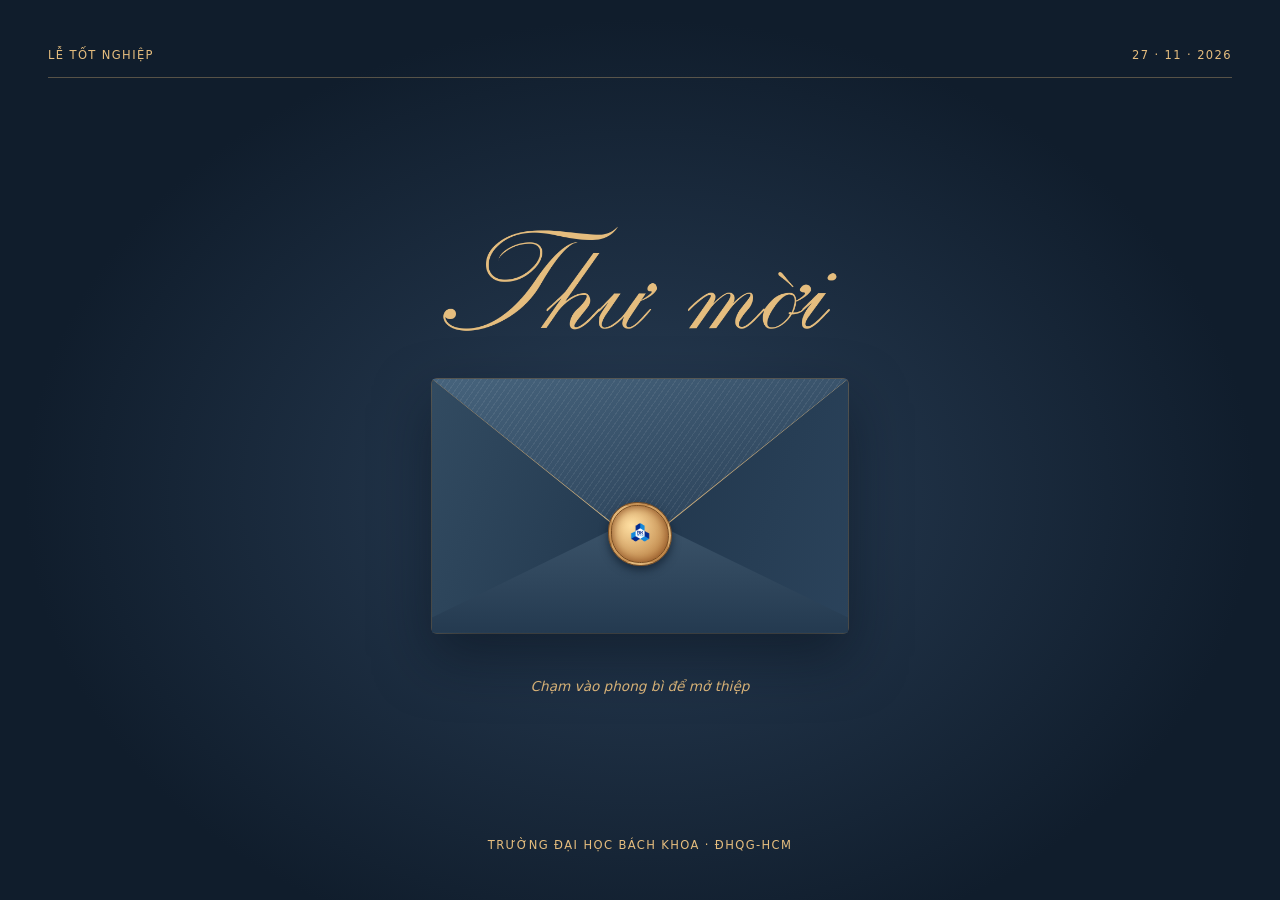
==== docs/index.html @ 56db178c "Add RSVP confirmation and connect Formspree" ====
<!doctype html>
<html lang="vi">
<head>
  <meta charset="utf-8">
  <meta name="viewport" content="width=device-width, initial-scale=1">
  <meta name="theme-color" content="#101d2c">
  <meta name="description" content="Thư mời dự lễ tốt nghiệp của Nguyễn Duy Hùng tại Bách Khoa TP.HCM, thứ Sáu 27/11/2026.">
  <meta property="og:title" content="Hẹn gặp ở Bách Khoa · Nguyễn Duy Hùng">
  <meta property="og:description" content="Thư mời dự lễ tốt nghiệp · Thứ Sáu, 27/11/2026">
  <title>Hẹn gặp ở Bách Khoa · Nguyễn Duy Hùng</title>
  <link rel="icon" href="./favicon.ico" type="image/x-icon">
  <link rel="stylesheet" href="./style.css">
  <script src="./invitation.js" defer></script>
</head>
<body>
  <main>
    <section class="cover" aria-labelledby="cover-title">
      <div class="masthead"><span>Lễ tốt nghiệp</span><span>27 · 11 · 2026</span></div>
      <div class="cover-body">
        <h1 id="cover-title"><img src="./image/thu-moi.png" alt="Thư mời" width="1446" height="402"></h1>
        <a class="envelope-link" href="#thiep" aria-label="Mở thư mời" aria-controls="thiep">
          <span class="envelope" aria-hidden="true">
            <span class="letter">INVITATION</span>
            <span class="pocket"></span>
            <span class="flap"></span>
            <span class="seal"><img src="./image/01_logobachkhoasang.png" alt=""></span>
          </span>
        </a>
        <p class="open-hint" aria-hidden="true">Chạm vào phong bì để mở thiệp</p>
      </div>
      <p class="cover-foot">Trường Đại học Bách khoa · ĐHQG-HCM</p>
    </section>
    <section class="invitation" id="thiep" aria-labelledby="invite-title">
      <article class="paper">
        <header class="paper-header">
          <img class="school-logo" src="./image/bk_name_vi.png" alt="Trường Đại học Bách khoa, ĐHQG-HCM" width="3701" height="534">
          <h2 id="invite-title" tabindex="-1">
            <span class="invitation-salutation"><span class="invitation-line">Thân mời bạn đến chung vui trong ngày tốt nghiệp</span><br>của</span>
            <img class="graduate-name" src="./image/nguyen-duy-hung.png" alt="Nguyễn Duy Hùng" width="2077" height="341">
          </h2>
        </header>
        <div class="paper-body">
          <p class="invitation-note">Ngày tốt nghiệp sẽ đáng nhớ hơn khi có bạn ở đó!</p>
          <dl class="event-details">
            <div>
              <dt><span class="visually-hidden">Ngày</span><svg viewBox="0 0 24 24" aria-hidden="true"><rect x="3" y="5" width="18" height="16" rx="2"/><path d="M7 3v4m10-4v4M3 10h18m-14 5h2m3 0h2m3 0h1"/></svg></dt>
              <dd><time datetime="2026-11-27">THỨ 6, NGÀY 27/11/2026</time></dd>
            </div>
            <div>
              <dt><span class="visually-hidden">Giờ hẹn</span><svg viewBox="0 0 24 24" aria-hidden="true"><circle cx="12" cy="12" r="9"/><path d="M12 7v5l3 2"/></svg></dt>
              <dd>9:30 – 14:30 HOẶC SAU 17:30</dd>
            </div>
            <div>
              <dt><span class="visually-hidden">Địa điểm</span><svg viewBox="0 0 24 24" aria-hidden="true"><path d="M19 10c0 5-7 11-7 11S5 15 5 10a7 7 0 1 1 14 0Z"/><circle cx="12" cy="10" r="2.5"/></svg></dt>
              <dd><a class="location-link" href="https://maps.app.goo.gl/iewcWcUTB2WHoitK9">SÂN BÓNG ĐÁ TRƯỜNG ĐẠI HỌC BÁCH KHOA – 268 LÝ THƯỜNG KIỆT, PHƯỜNG DIÊN HỒNG, TP. HỒ CHÍ MINH</a></dd>
            </div>
            <div>
              <dt><span class="visually-hidden">Điện thoại</span><svg viewBox="0 0 24 24" aria-hidden="true"><path d="M7 3H5a2 2 0 0 0-2 2 16 16 0 0 0 16 16 2 2 0 0 0 2-2v-2l-5-2-1.5 2a12 12 0 0 1-7.5-7.5L9 8 7 3Z"/></svg></dt>
              <dd><a class="contact-number" href="tel:+84913406630">0913 406 630</a></dd>
            </div>
          </dl>
          <section class="rsvp" aria-label="Xác nhận tham gia" hidden>
            <div class="rsvp-actions">
              <button type="button" class="rsvp-join" aria-haspopup="dialog" aria-controls="rsvp-dialog">Tham gia</button>
              <button type="button" class="rsvp-dodge">Không tham gia</button>
            </div>
            <dialog id="rsvp-dialog" class="rsvp-dialog" aria-labelledby="rsvp-title">
              <h3 id="rsvp-title" tabindex="-1">Xác nhận tham gia</h3>
              <button type="button" class="rsvp-close" aria-label="Đóng">×</button>
              <form id="rsvp-form" class="rsvp-form" data-endpoint="https://formspree.io/f/xjywgjwg" method="post">
                <label class="visually-hidden" for="rsvp-name">Họ và tên</label>
                <input id="rsvp-name" name="name" placeholder="Họ và tên" autocomplete="name" maxlength="100" required autofocus>
                <button type="submit">Tham gia</button>
              </form>
              <p class="rsvp-dialog-status rsvp-status" role="status"></p>
            </dialog>
          </section>
          <p class="signature">
            <span class="signature-greeting">Hẹn gặp ở Bách Khoa!</span>
            <img src="./image/sign.png" alt="Chữ ký của Hùng" width="259" height="175">
          </p>
        </div>
      </article>
    </section>
  </main>
</body>
</html>
---- docs/style.css ----
:root {
  color-scheme: light;
  --navy: #101d2c;
  --cream: #f7eedc;
  --gold: #e5bd7e;
  font-family: system-ui, sans-serif;
}

*, *::before, *::after { box-sizing: border-box; }
body { margin: 0; background: var(--navy); color: var(--cream); }
h1, h2, p, dl, dd { margin: 0; }
a:focus-visible { outline: 3px solid currentColor; outline-offset: 5px; }

.cover {
  display: grid;
  grid-template-rows: auto 1fr auto;
  min-height: 100vh;
  min-height: 100svh;
  gap: 1.75rem;
  padding: clamp(1.2rem, 4vw, 3rem);
  background: radial-gradient(ellipse at 50% 55%, #293e56, transparent 68%), var(--navy);
}

.masthead {
  display: flex;
  justify-content: space-between;
  flex-wrap: wrap;
  gap: .6rem 1.2rem;
  border-bottom: 1px solid #e5bd7e55;
  padding-bottom: .95rem;
}

.masthead, .cover-foot, .letter {
  letter-spacing: .12em;
  text-transform: uppercase;
}
.masthead, .cover-foot { color: var(--gold); font-size: .72rem; }

.cover-body { display: grid; place-items: center; align-content: center; gap: clamp(1.6rem, 5vh, 3.6rem); }
.cover-foot { text-align: center; }
h1 { font-family: Georgia, "Times New Roman", serif; font-weight: 400; }
h1 { text-align: center; font-size: clamp(2.65rem, 7vw, 6rem); line-height: 1.05; }
#cover-title img { display: block; width: min(72vw, 25rem); height: auto; }

.envelope-link { display: block; border-radius: 5px; cursor: pointer; touch-action: manipulation; }
.open-hint {
  color: var(--gold);
  font-size: .85rem;
  font-style: italic;
  text-align: center;
  transition: opacity .18s ease;
}
.envelope-link:active + .open-hint,
.opening .open-hint { opacity: 0; }

@media (hover: hover) {
  .envelope-link:hover + .open-hint { opacity: 0; }
}
[hidden] { display: none !important; }

.envelope {
  display: block;
  position: relative;
  width: min(76vw, 26rem);
  aspect-ratio: 1.64;
  perspective: 900px;
  transform: perspective(900px) rotateX(var(--tilt-x, 0deg)) rotateY(var(--tilt-y, 0deg));
  transition: transform .24s ease-out;
  background: #253d56;
  border-radius: 5px;
  box-shadow: 0 24px 55px #050d1780, 0 0 0 1px #e5bd7e50;
  isolation: isolate;
}

.letter {
  position: absolute;
  inset: 9% 8% 7%;
  display: grid;
  place-items: start center;
  padding: 8% 4%;
  font-size: clamp(1rem, 4vw, 1.55rem);
  color: var(--navy);
  background: var(--cream);
  border: 4px double #aa8451;
  transition: transform .42s .25s ease;
}

.pocket, .flap { position: absolute; inset: 0; border-radius: inherit; }
.pocket {
  background: linear-gradient(110deg, #324b61, #23394f 53%, #2b435b);
  clip-path: polygon(0 0, 50% 55%, 100% 0, 100% 100%, 0 100%);
}
.pocket::after {
  content: "";
  position: absolute;
  inset: 0;
  background: linear-gradient(180deg, #d7b17b88 38%, #3b5369 58%, #243a50 100%);
  clip-path: polygon(0 100%, 0 94%, 50% 54%, 100% 94%, 100% 100%);
}
.flap {
  transform-origin: top;
  background: linear-gradient(140deg, #a88456, #dfbd85 48%, #806445);
  clip-path: polygon(0 0, 100% 0, 50% 66%);
  transition: transform .38s ease;
}
.flap::before {
  content: "";
  position: absolute;
  inset: 0 0 2px;
  background:
    repeating-linear-gradient(125deg, #fff1 0 1px, transparent 1px 5px),
    linear-gradient(165deg, #46637c, #293f56 72%);
  clip-path: polygon(0 0, 100% 0, 50% 66%);
}
.seal {
  position: absolute;
  left: 50%;
  top: 61%;
  translate: -50% -50%;
  display: grid;
  place-content: center;
  text-align: center;
  width: clamp(2.6rem, 12vw, 4rem);
  aspect-ratio: 1;
  border: 4px double #7a4d22;
  border-radius: 46% 54% 49% 51%;
  box-shadow: 0 4px 9px #0c1929aa, inset 0 0 10px #8c5025;
  background: radial-gradient(circle at 35% 35%, #ffe0a3, #bf874a 78%);
  color: #412710;
  font: 700 clamp(.95rem, 3vw, 1.3rem)/.9 Georgia, serif;
  transition: opacity .22s, filter .22s;
}
.seal img { display: block; width: clamp(1.45rem, 7vw, 2.4rem); height: auto; }
.envelope-link:is(:hover, :active) .seal { filter: brightness(1.18); }

.opening { animation: cover-out 1.12s linear both; }
.opening .envelope { animation: envelope-shake .34s ease both; }
.opening .flap { animation: flap-open .32s .34s ease both; }
.opening .letter { animation: letter-rise .46s .49s cubic-bezier(.21,.81,.36,1) both; }
.opening .seal { animation: seal-out .16s .26s ease both; }
.revealed .paper { animation: paper-in .4s ease-out both; }
.interactive .invitation { min-height: 100vh; min-height: 100svh; }

@keyframes cover-out {
  0%, 79% { opacity: 1; }
  100% { opacity: 0; }
}
@keyframes envelope-shake {
  0%, 100% { transform: none; }
  20%, 60% { transform: translateX(-5px) rotate(-3deg); }
  40%, 80% { transform: translateX(5px) rotate(3deg); }
}
@keyframes flap-open {
  from { transform: rotateX(0); }
  50% { z-index: 0; }
  to { transform: rotateX(180deg); z-index: -1; }
}
@keyframes letter-rise {
  from { transform: translateY(0); }
  to { transform: translateY(-50%); }
}
@keyframes seal-out { to { opacity: 0; transform: scale(1.2); } }
@keyframes paper-in {
  from { opacity: 0; transform: translateY(12px) scale(.98); }
  to { opacity: 1; transform: none; }
}

.invitation {
  padding: clamp(.75rem, 4vw, 3rem);
  background: radial-gradient(ellipse at top, #faf4e7, #e2d4bd);
  color: var(--navy);
}
.paper {
  max-width: 52rem;
  margin: auto;
  position: relative;
  isolation: isolate;
  padding: clamp(1.5rem, 5vw, 3.5rem);
  border: 1px solid #b39a72;
  background:
    radial-gradient(circle at 18% 15%, #fffdf7, transparent 55%),
    repeating-linear-gradient(125deg, #a1835410 0 1px, transparent 1px 5px),
    #fcf5e7;
  box-shadow: 0 18px 55px #372a1822;
}
.paper::before {
  content: "";
  position: absolute;
  z-index: -1;
  inset: .55rem;
  border: 1px solid #b39a7266;
  pointer-events: none;
}
.paper::after {
  content: "";
  position: absolute;
  z-index: -1;
  inset: .6rem;
  background: url("./image/hat.png") right 3% bottom 2% / min(48%, 20rem) auto no-repeat;
  mix-blend-mode: multiply;
  opacity: .07;
  pointer-events: none;
}
.paper-header {
  position: relative;
  isolation: isolate;
  text-align: center;
  padding-bottom: 1.4rem;
}
.paper-header::before {
  content: "";
  position: absolute;
  z-index: -1;
  inset: -1.5rem 0 -2rem;
  background: url("./image/school_img.jpg") center 48% / cover no-repeat;
  transform: translateY(calc(1.25rem + 20pt));
  filter: sepia(.6) saturate(.6);
  mask-image: radial-gradient(ellipse 50% 50% at 50% 50%, #000 25%, transparent 100%);
  opacity: .4;
  pointer-events: none;
}
.school-logo { display: block; width: min(100%, 23rem); height: auto; margin: 0 auto clamp(1.35rem, 4vw, 2rem); }
.visually-hidden {
  position: absolute;
  width: 1px;
  height: 1px;
  padding: 0;
  overflow: hidden;
  clip-path: inset(50%);
  white-space: nowrap;
}
#invite-title:focus { outline: none; }
.invitation-salutation {
  container-type: inline-size;
  display: block;
  margin: 0 auto .65rem;
  color: #5f4023;
  font: italic 400 clamp(1.12rem, 2.8vw, 1.45rem)/1.4 Cambria, "Times New Roman", serif;
}
.invitation-line { font-size: min(1em, 3.25cqi); white-space: nowrap; }
.graduate-name { display: block; width: min(100%, 32rem); height: auto; margin: 0 auto; }
.paper-body { container-type: inline-size; line-height: 1.65; max-width: 34rem; margin-inline: auto; text-align: center; }
.invitation-note { font-size: min(1rem, 3.25cqi); font-style: italic; white-space: nowrap; }
dl { margin: 1.4rem 0; border-block: 1px solid #b39a72; text-align: left; }
.event-details > div { display: grid; grid-template-columns: 1.25rem minmax(0, 1fr); gap: .8rem; padding: .65rem 0; }
dl > div + div { border-top: 1px solid #d9c9af; }
.event-details svg {
  display: block;
  width: 100%;
  margin-top: .2rem;
  fill: none;
  stroke: #664824;
  stroke-width: 1.5;
  stroke-linecap: round;
  stroke-linejoin: round;
}
dd { color: #51463a; font-weight: 400; }
.contact-number, .location-link {
  color: inherit;
  text-decoration-color: #a08765;
  text-decoration-thickness: 1px;
  text-underline-offset: .2em;
}
.rsvp {
  margin: 0 auto 0 0;
  color: #5f4023;
  text-align: left;
}
.rsvp-actions {
  --rsvp-button-width: min(27%, 9.5rem);
  --rsvp-button-height: 3.25rem;
  position: relative;
  height: var(--rsvp-button-height);
}
.rsvp-actions > button {
  position: absolute;
  top: 0;
  width: var(--rsvp-button-width);
  height: var(--rsvp-button-height);
  padding-inline: .25rem;
  line-height: 1.15;
  box-shadow: inset 0 1px 1px #fff9, inset 0 -2px 2px #79552a26, 0 2px 4px #79552a35;
}
.rsvp-actions > button:active {
  box-shadow: inset 0 2px 4px #79552a40, 0 1px 2px #79552a25;
}
.rsvp-join { left: 0; }
.rsvp button, .rsvp input {
  min-height: 44px;
  border: 1px solid #a98962;
  border-radius: .35rem;
  padding: .45rem .65rem;
  font: inherit;
  font-size: .875rem;
}
.rsvp button {
  background: #f4e6cd;
  color: #5f4023;
  cursor: pointer;
}
.rsvp button:hover { background: #ead8b8; }
.rsvp .rsvp-dodge {
  left: clamp(calc(var(--rsvp-button-width) + 8px), var(--dodge-x, 100%), calc(100% - var(--rsvp-button-width)));
  background: #fcf5e7;
}
.rsvp-dialog {
  position: fixed;
  width: min(26rem, calc(100% - 2rem));
  padding: 1.25rem;
  border: 1px solid #a98962;
  border-radius: .65rem;
  background: #fcf5e7;
  color: #5f4023;
  box-shadow: 0 12px 40px #101d2c45;
}
.rsvp-dialog::backdrop { background: #101d2c80; }
.rsvp-dialog h3 { margin: 0 2.75rem .85rem 0; font-size: 1.05rem; }
.rsvp .rsvp-close { position: absolute; top: .4rem; right: .4rem; width: 44px; border: 0; background: transparent; font-size: 1.25rem; }
.rsvp-form {
  display: grid;
  grid-template-columns: minmax(0, 1fr) auto;
  gap: .5rem;
  margin-top: .65rem;
}
.rsvp input { width: 100%; background: #fffbf2; color: #51463a; }
.rsvp button:disabled { cursor: wait; opacity: .65; }
.rsvp-status:not(:empty) { margin-top: .5rem; font-size: .875rem; }

.signature {
  display: grid;
  justify-items: center;
  gap: .4rem;
  width: fit-content;
  margin: 1.5rem clamp(.25rem, 3vw, 1.5rem) 0 auto;
  color: #5f4023;
}
.signature img {
  display: block;
  width: 7rem;
  max-width: 100%;
  height: auto;
  mix-blend-mode: multiply;
}
.signature-greeting {
  font: italic 400 1rem/1.35 Cambria, "Times New Roman", serif;
  -webkit-text-stroke: .15px currentColor;
}

@media (prefers-reduced-motion: reduce) {
  *, *::before, *::after { transition: none !important; animation: none !important; }
}
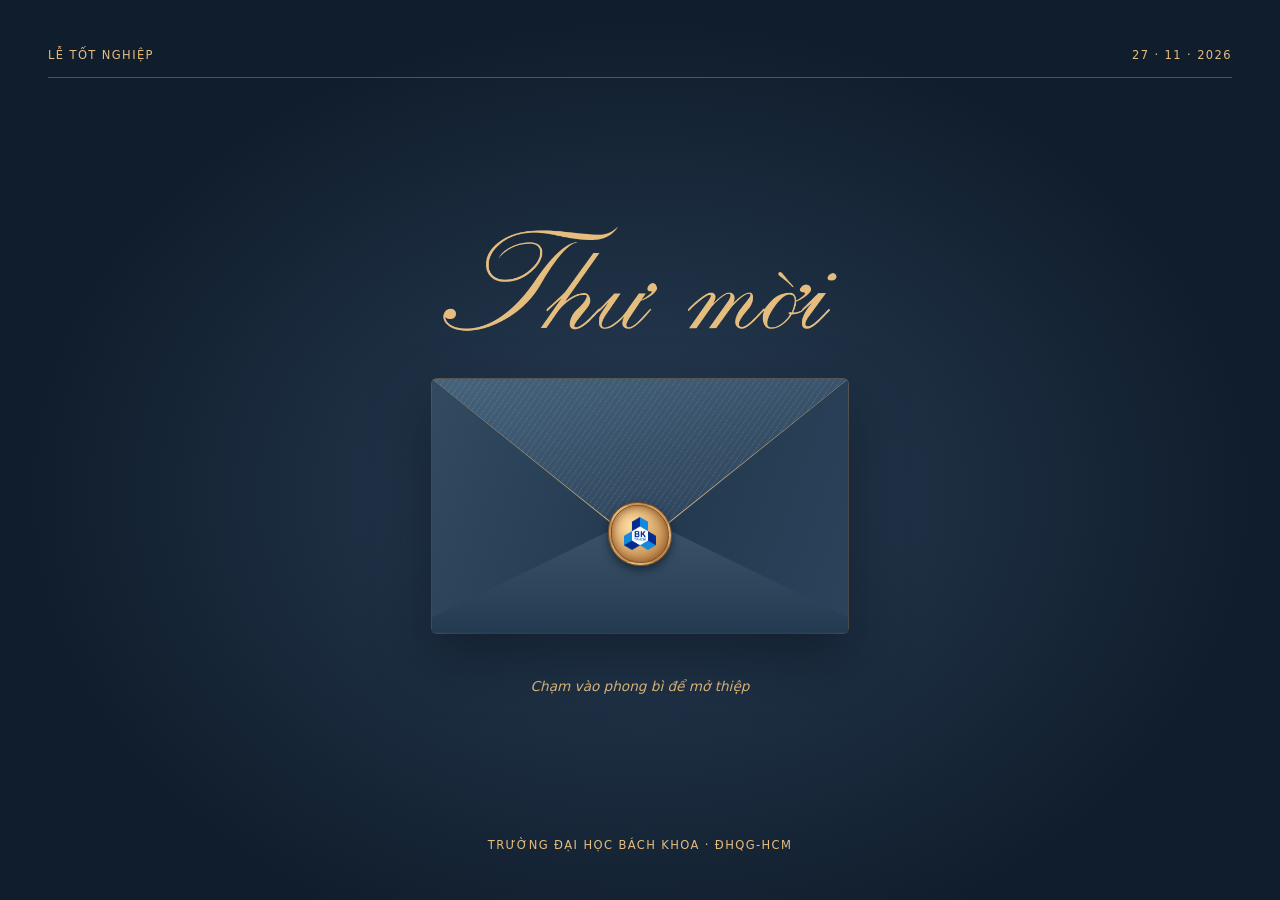
==== commit 50a56a91: "Publish updated graduation invitation" ====
--- a/docs/index.html
+++ b/docs/index.html
@@ -23,7 +23,7 @@
             <span class="letter">INVITATION</span>
             <span class="pocket"></span>
             <span class="flap"></span>
-            <span class="seal"><img src="./image/01_logobachkhoasang.png" alt=""></span>
+            <span class="seal"><img src="./image/bach-khoa-seal.png" alt=""></span>
           </span>
         </a>
         <p class="open-hint" aria-hidden="true">Chạm vào phong bì để mở thiệp</p>
@@ -73,6 +73,7 @@
                 <button type="submit">Tham gia</button>
               </form>
               <p class="rsvp-dialog-status rsvp-status" role="status"></p>
+              <button type="button" class="rsvp-ok" hidden>OK</button>
             </dialog>
           </section>
           <p class="signature">
--- a/docs/style.css
+++ b/docs/style.css
@@ -64,8 +64,8 @@
   width: min(76vw, 26rem);
   aspect-ratio: 1.64;
   perspective: 900px;
-  transform: perspective(900px) rotateX(var(--tilt-x, 0deg)) rotateY(var(--tilt-y, 0deg));
-  transition: transform .24s ease-out;
+  transform: perspective(900px) translateY(var(--envelope-lift, 0px)) rotateX(var(--tilt-x, 0deg)) rotateY(var(--tilt-y, 0deg));
+  transition: transform .24s ease-out, box-shadow .24s ease-out;
   background: #253d56;
   border-radius: 5px;
   box-shadow: 0 24px 55px #050d1780, 0 0 0 1px #e5bd7e50;
@@ -111,6 +111,23 @@
     repeating-linear-gradient(125deg, #fff1 0 1px, transparent 1px 5px),
     linear-gradient(165deg, #46637c, #293f56 72%);
   clip-path: polygon(0 0, 100% 0, 50% 66%);
+}
+.flap::after {
+  content: "";
+  position: absolute;
+  inset: 0;
+  pointer-events: none;
+  background: radial-gradient(ellipse 24% 40% at var(--shine-x, 50%) 60%, #fff0b2, #edbe67 44%, transparent 100%);
+  clip-path: polygon(0 0, 50% 65%, 100% 0, 50% 66%);
+  opacity: 0;
+  transition: opacity .2s ease;
+}
+@media (hover: hover) and (prefers-reduced-motion: no-preference) {
+  .cover:not(.opening) .envelope-link:hover .envelope {
+    --envelope-lift: -5px;
+    box-shadow: 0 31px 65px #050d178c, 0 0 0 1px #e5bd7e60;
+  }
+  .cover:not(.opening) .envelope-link:hover .flap::after { opacity: .85; }
 }
 .seal {
   position: absolute;
@@ -130,7 +147,7 @@
   font: 700 clamp(.95rem, 3vw, 1.3rem)/.9 Georgia, serif;
   transition: opacity .22s, filter .22s;
 }
-.seal img { display: block; width: clamp(1.45rem, 7vw, 2.4rem); height: auto; }
+.seal img { display: block; width: clamp(1.35rem, 6.2vw, 2.05rem); height: auto; }
 .envelope-link:is(:hover, :active) .seal { filter: brightness(1.18); }
 
 .opening { animation: cover-out 1.12s linear both; }
@@ -315,6 +332,9 @@
 }
 .rsvp-dialog::backdrop { background: #101d2c80; }
 .rsvp-dialog h3 { margin: 0 2.75rem .85rem 0; font-size: 1.05rem; }
+.rsvp-dialog.is-confirmed { width: min(40rem, calc(100% - 2rem)); text-align: center; }
+.rsvp-dialog.is-confirmed h3 { margin: 0 0 1rem; white-space: nowrap; overflow-x: auto; }
+.rsvp-ok { min-width: 5rem; }
 .rsvp .rsvp-close { position: absolute; top: .4rem; right: .4rem; width: 44px; border: 0; background: transparent; font-size: 1.25rem; }
 .rsvp-form {
   display: grid;
